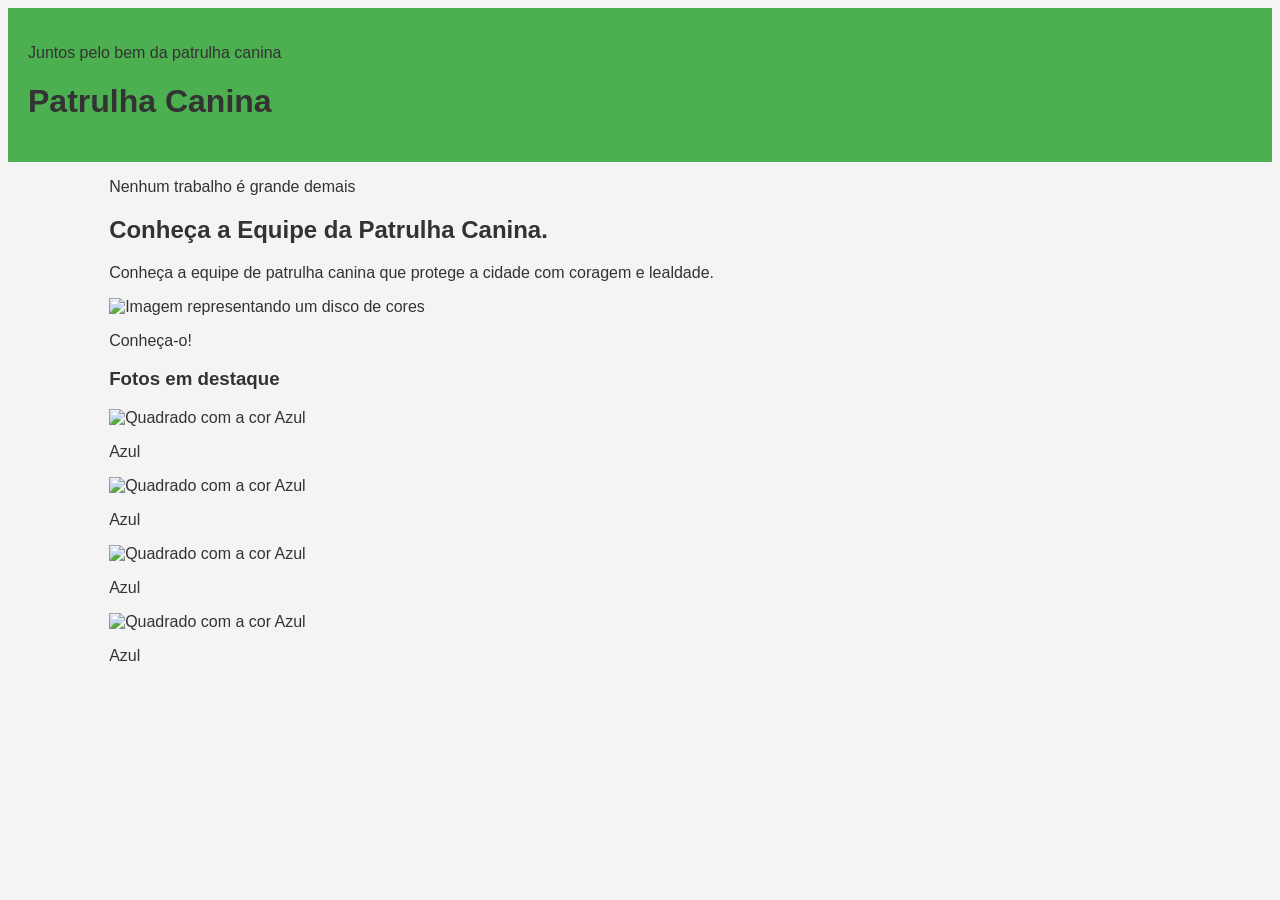
==== index.html @ a0372eba "first commit" ====
<!doctype html>
<html lang="pt-BR">
    <head>
        <meta charset="UTF-8" />
        <title>Galeria Chi Chai Monchan</title>
        <link rel="stylesheet" href="css/style.css" />
    </head>
    <body>
        <header>
            <p class="letras_pequenas"> Juntos pelo bem da patrulha canina</p>
            <h1>Patrulha Canina </h1>
        </header>
        <main>
            <section id="introducao">
                <article>
                    <p class="letras_pequenas"> Nenhum trabalho é grande demais</p>
                    <h2>Conheça a Equipe da Patrulha Canina.</h2>
                    <p>
                        Conheça a equipe de patrulha canina que protege a cidade com coragem e lealdade.
                    </p>
                </article>

                <img
                    src="assets/img/chichaimonchan.png"
                    alt="Imagem representando um disco de cores" />
            </section>

            <section id="galeria">
                <article>
                    <p class="letras_pequenas">Conheça-o!</p>
                    <h3>Fotos em destaque</h3>
                </article>

                <section id="fotos">
                    <article class="foto">
                        <img src="assets/img/image1.png" alt="Quadrado com a cor Azul" />
                        <p>Azul</p>
                    </article>
                    <article class="foto">
                        <img src="assets/img/image1.png" alt="Quadrado com a cor Azul" />
                        <p>Azul</p>
                    </article>
                    <article class="foto">
                        <img src="assets/img/image1.png" alt="Quadrado com a cor Azul" />
                        <p>Azul</p>
                    </article>
                    <article class="foto">
                        <img src="assets/img/image1.png" alt="Quadrado com a cor Azul" />
                        <p>Azul</p>
                    </article>
                </section>
            </section>
        </main>
    </body>
</html>
---- css/style.css ----
{
   margin: 0;
    padding: 0;
    box-sizing: border-box;
}

body {
    font-family: Arial, sans-serif;
    background-color: #f4f4f4;
    color: #333;
}

header {
    background-color: #4CAF50;
    padding: 20px;
}

.topo {
    display: flex;
    justify-content: space-between;
    align-items: center;
}

.topo small,
.destaque small,
.personagens > small {
    font-size: 9px;
    color: #fff;
    font-weight: bold;
    letter-spacing: 2px;
}
 .topo h1 {
    font-family: Georgia, 'Times New Roman', Times, serif;
    font-size: 25px;
 }
 .menu {
    display: flex;
    gap: 25px;
 }

 .menu a {
    text-decoration: none;
    color: #fff;
    font-weight: bold;
    font-size: 12px;
}

main {
    width: 84%;
    margin: 0 auto;
    max-width: 1100px;
}

.destaque {
    display: flex;
    justify-content: space-between;
    align-items: center;
    margin-top: 20px;
    background-color: #fff;
    padding: 55px;
}

.texto-destaque {
    width: 50%;
}
.destaque h2 {
    font-family: Georgia, 'Times New Roman', Times, serif;
    font-size: 48px;
    margin-bottom: 20px;
    line-height: 0.95;
}
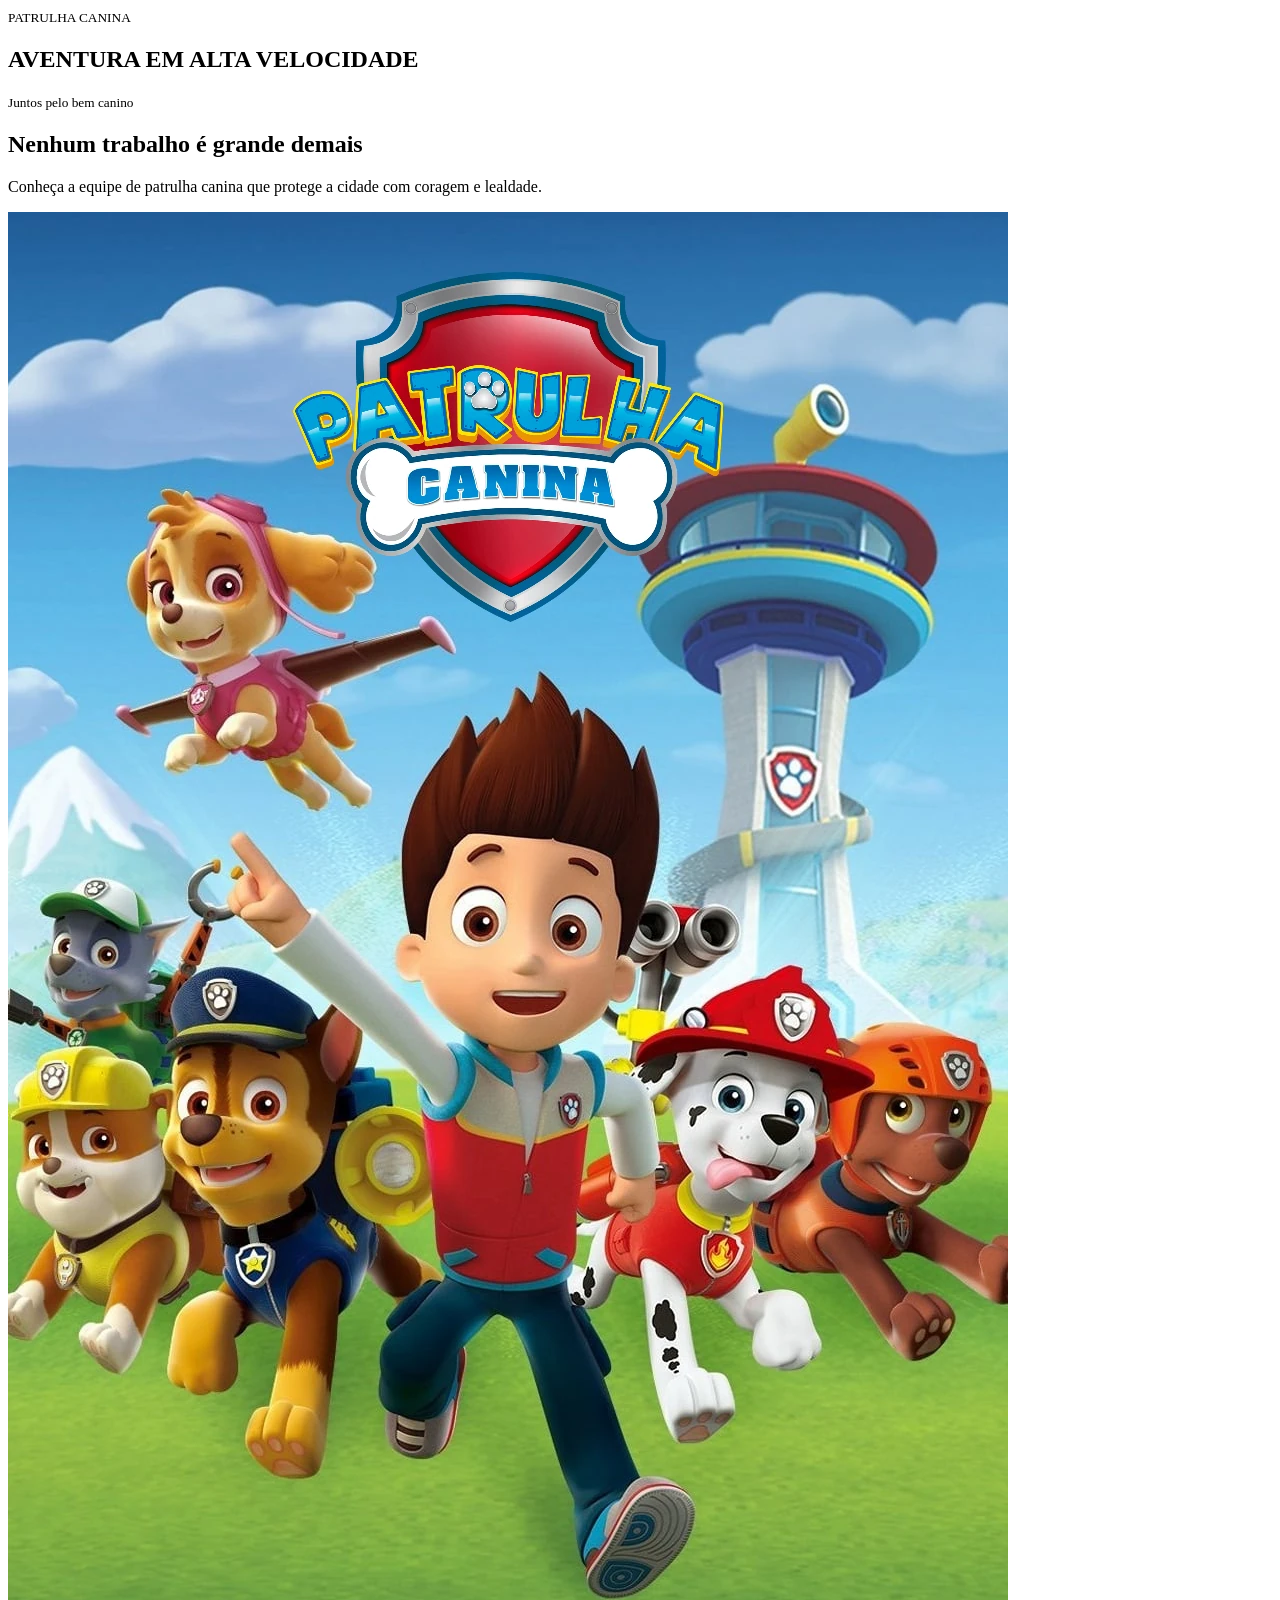
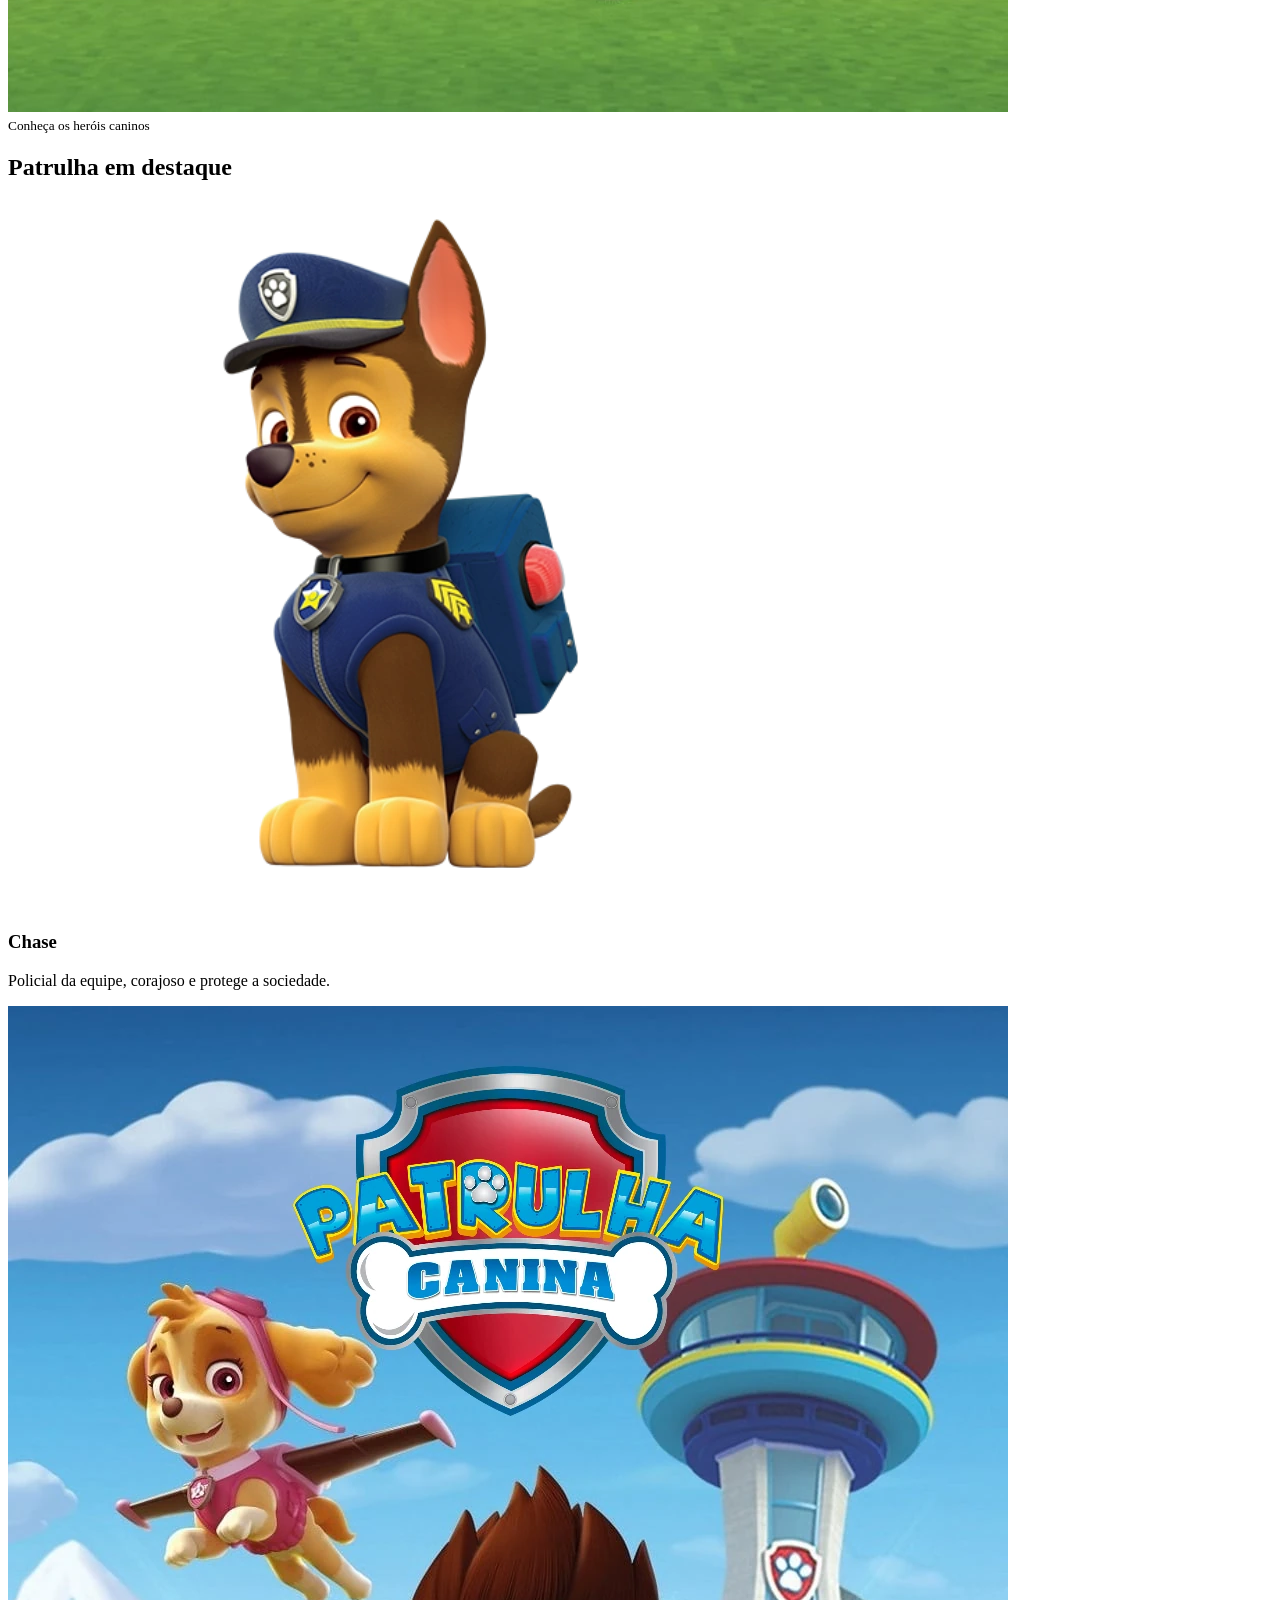
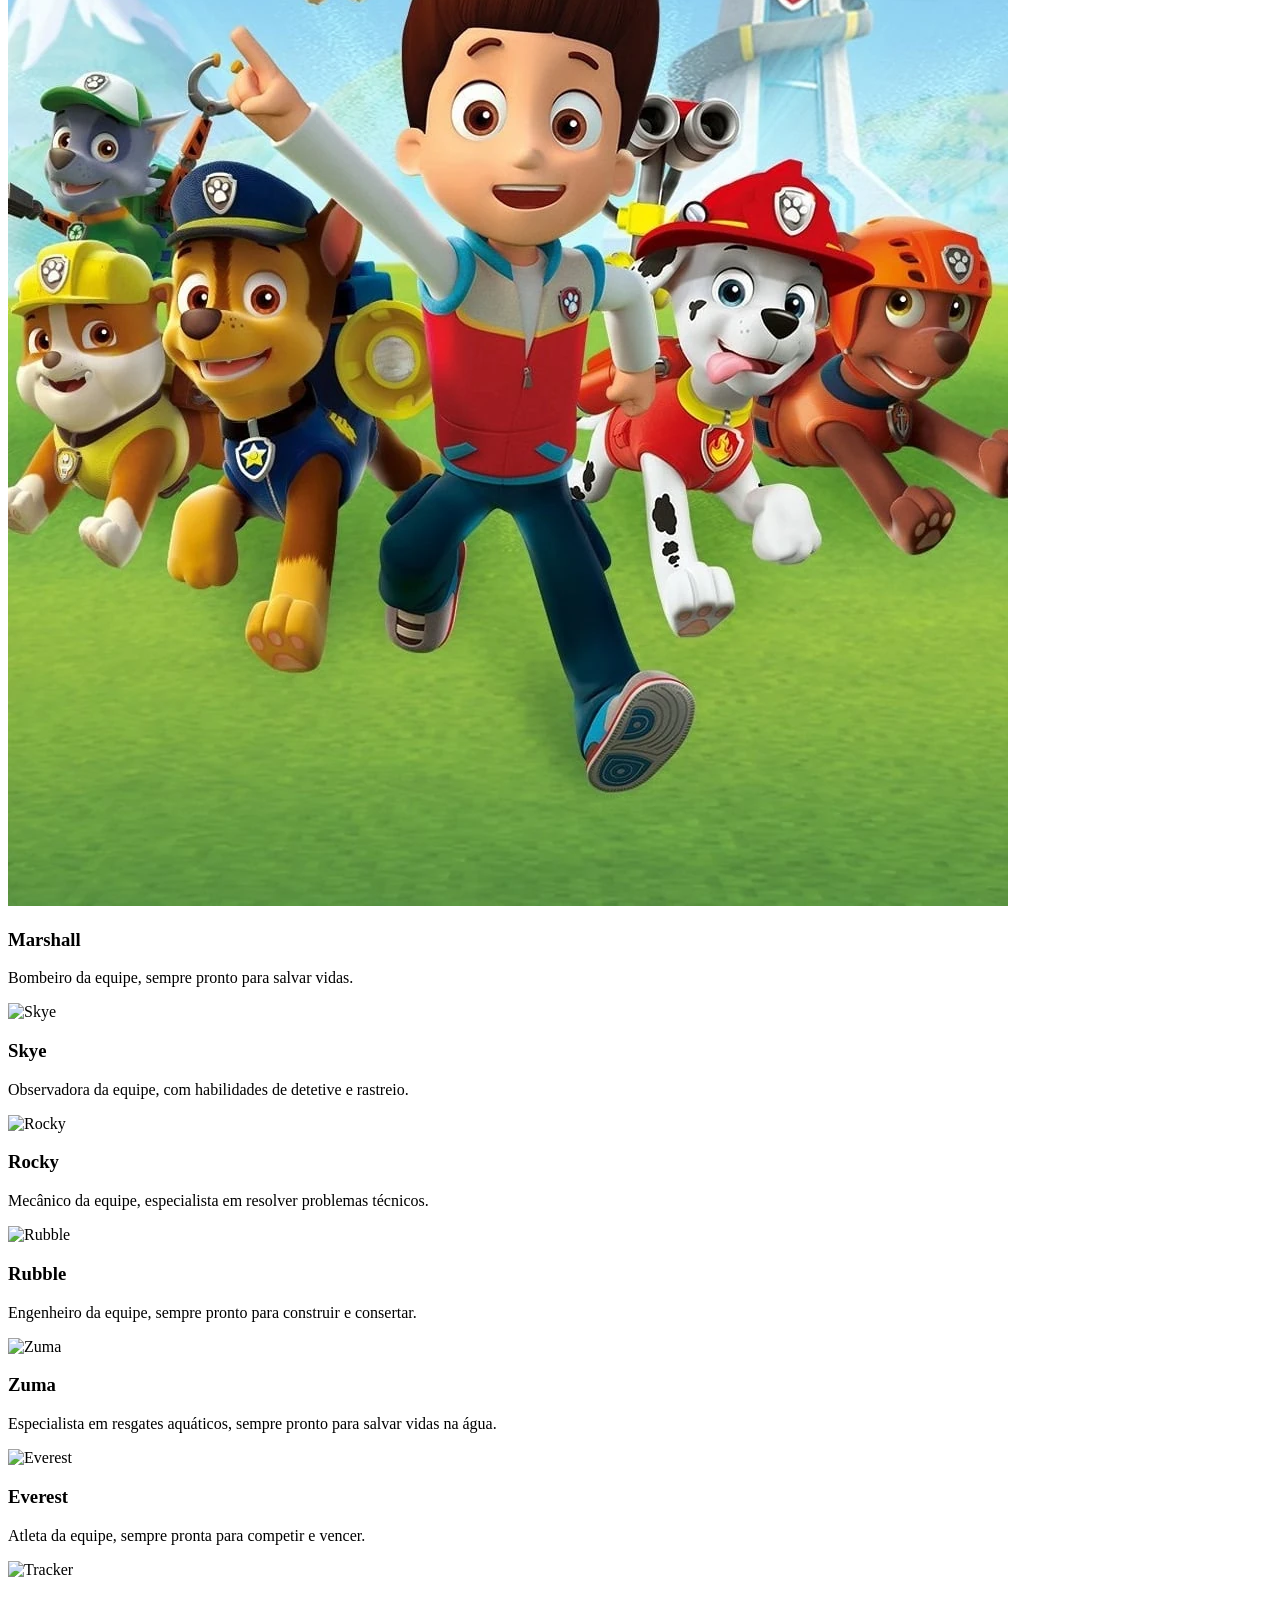
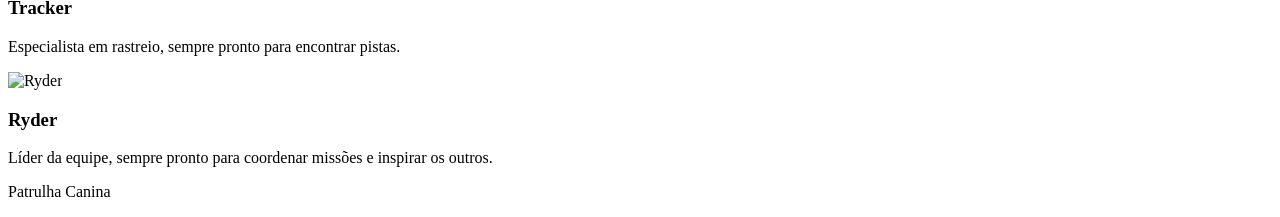
==== commit ff0c49cd: "first commit" ====
--- a/index.html
+++ b/index.html
@@ -1,55 +1,92 @@
-<!doctype html>
+<!DOCTYPE html>
 <html lang="pt-BR">
-    <head>
-        <meta charset="UTF-8" />
-        <title>Galeria Chi Chai Monchan</title>
-        <link rel="stylesheet" href="css/style.css" />
-    </head>
-    <body>
-        <header>
-            <p class="letras_pequenas"> Juntos pelo bem da patrulha canina</p>
-            <h1>Patrulha Canina </h1>
-        </header>
-        <main>
-            <section id="introducao">
-                <article>
-                    <p class="letras_pequenas"> Nenhum trabalho é grande demais</p>
-                    <h2>Conheça a Equipe da Patrulha Canina.</h2>
-                    <p>
-                        Conheça a equipe de patrulha canina que protege a cidade com coragem e lealdade.
-                    </p>
-                </article>
+<head>
+    <meta charset="UTF-8">
+    <meta name="viewport" content="width=device-width, initial-scale=1.0">
+    <title>Atividade do flexbox</title>
+    <link rel="stylesheet" href="styles.css">
+</head>
+<body>
+    <header>
+        <section class="topo">
+            <small> PATRULHA CANINA </small>
+            <h1> AVENTURA EM ALTA VELOCIDADE </h1>
+        </section>
 
-                <img
-                    src="assets/img/chichaimonchan.png"
-                    alt="Imagem representando um disco de cores" />
-            </section>
+        
 
-            <section id="galeria">
-                <article>
-                    <p class="letras_pequenas">Conheça-o!</p>
-                    <h3>Fotos em destaque</h3>
-                </article>
+<section class="texto em destaque">
+<small> Juntos pelo bem canino</small>
 
-                <section id="fotos">
-                    <article class="foto">
-                        <img src="assets/img/image1.png" alt="Quadrado com a cor Azul" />
-                        <p>Azul</p>
-                    </article>
-                    <article class="foto">
-                        <img src="assets/img/image1.png" alt="Quadrado com a cor Azul" />
-                        <p>Azul</p>
-                    </article>
-                    <article class="foto">
-                        <img src="assets/img/image1.png" alt="Quadrado com a cor Azul" />
-                        <p>Azul</p>
-                    </article>
-                    <article class="foto">
-                        <img src="assets/img/image1.png" alt="Quadrado com a cor Azul" />
-                        <p>Azul</p>
-                    </article>
-                </section>
-            </section>
+<h2> Nenhum trabalho é grande demais</h2>
+<p> Conheça a equipe de patrulha canina que protege a cidade com coragem e lealdade.</p>
+</section>
+<img src="assets/img/canina.png"/>
+</section>
+<section id ="personagens"class="personagens">
+    <small> Conheça os heróis caninos</small>
+    <h2>Patrulha em destaque</h2>
+    <section class ="fotos">
+        <article class="foto">
+<img src="assets/img/chase.png" alt="Chase">
+<h3>Chase</h3>
+<p> Policial da equipe, corajoso e protege a sociedade.</p>
+
+        </article>
+        <article class="foto">
+            <img src="assets/img/canina.png" alt="Marshall">
+            <h3>Marshall</h3>
+            <p> Bombeiro da equipe, sempre pronto para salvar vidas.</p>
+            </article>
+
+            <article class="card">
+                <img src="https://static.wikia.nocookie.net/patrulhacanina/images/a/ae/Skye.png/revision/latest?cb=20210224125356&path-prefix=pt-br" alt="Skye">
+                <h3>Skye</h3>
+                <p> Observadora da equipe, com habilidades de detetive e rastreio.</p>
+
+            </article>
+
+<article class="card">
+    <img src="https://static.wikia.nocookie.net/patrulhacanina/images/d/d3/Rocky1.png/revision/latest/scale-to-width-down/1200?cb=20210224122645&path-prefix=pt-br" alt="Rocky">
+    <h3>Rocky</h3>
+    <p> Mecânico da equipe, especialista em resolver problemas técnicos.</p>
+
+    </article>
+
+    <article class="card">
+        <img src="https://storage.mslocacoes.com/mslocacoes/607b495ed08f4fc4acc5484f09a97273.png" alt="Rubble">
+        <h3>Rubble</h3>
+        
+        <p> Engenheiro da equipe, sempre pronto para construir e consertar.</p>
+
+        </article>
+
+        <article class="card">
+            <img src="https://i.pinimg.com/736x/47/cf/0e/47cf0e32a9d25fc7d057dc37e7d9d9be.jpg" alt="Zuma">
+            <h3>Zuma</h3>
+            <p> Especialista em resgates aquáticos, sempre pronto para salvar vidas na água.</p>
+
+            </article>
+            <article class="card">
+                <img src="https://i.pinimg.com/564x/d2/86/89/d286898ee93e54fb2e648986463aea4e.jpg" alt="Everest">
+                <h3>Everest</h3>
+                <p> Atleta da equipe, sempre pronta para competir e vencer.</p>
+      </article>
+
+      <article class="card">
+        <img src="https://i.pinimg.com/736x/b5/42/01/b5420131733f57eec9c764ba9b8dc0f6.jpg" alt="Tracker">
+        <h3>Tracker</h3>
+        <p> Especialista em rastreio, sempre pronto para encontrar pistas.</p>
+      </article>
+
+      <article class="card">
+        <img src="https://i.pinimg.com/474x/27/44/57/274457cb1d8d2f25df8e7f3a36abf992.jpg" alt="Ryder">
+        <h3>Ryder</h3>
+        <p> Líder da equipe, sempre pronto para coordenar missões e inspirar os outros.</p>
+      </article>
+</section>
+</section>
+
         </main>
-    </body>
-</html>
+      <footer id="contato"
+      <p>Patrulha Canina </p>
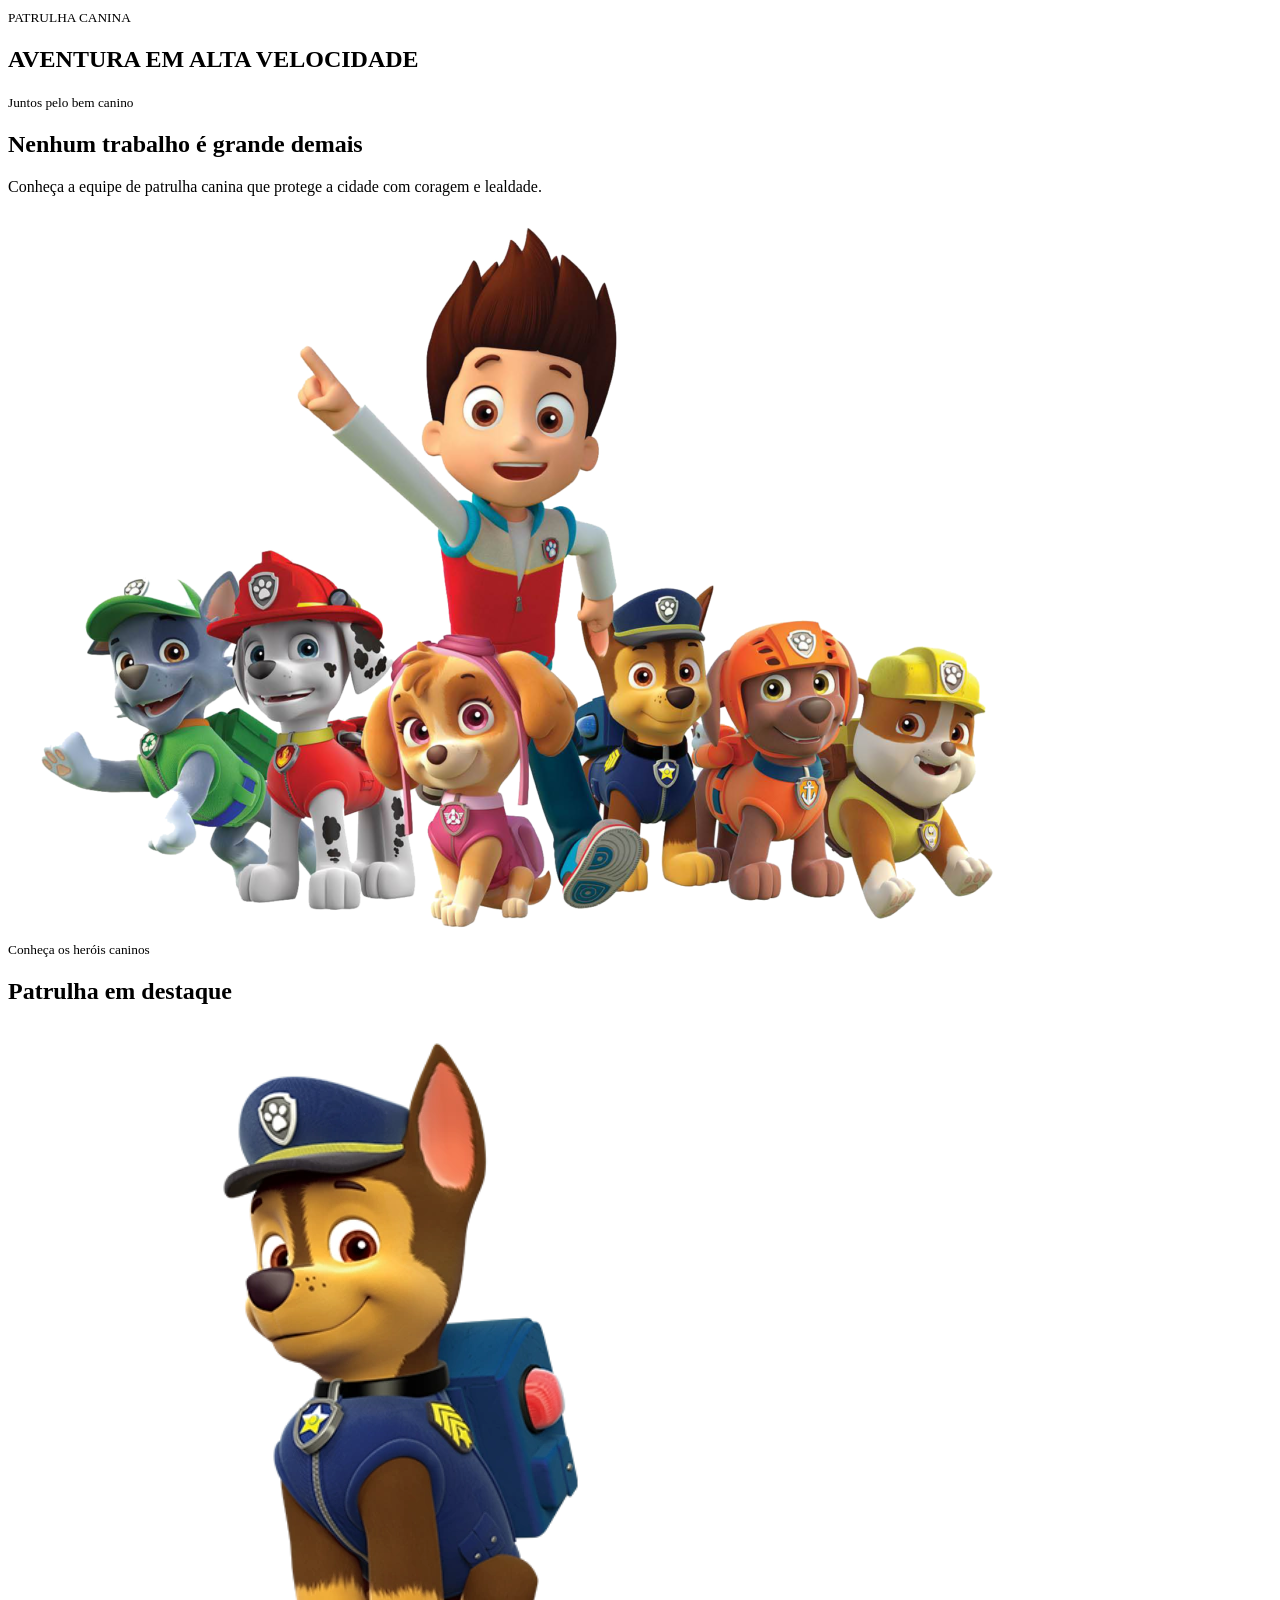
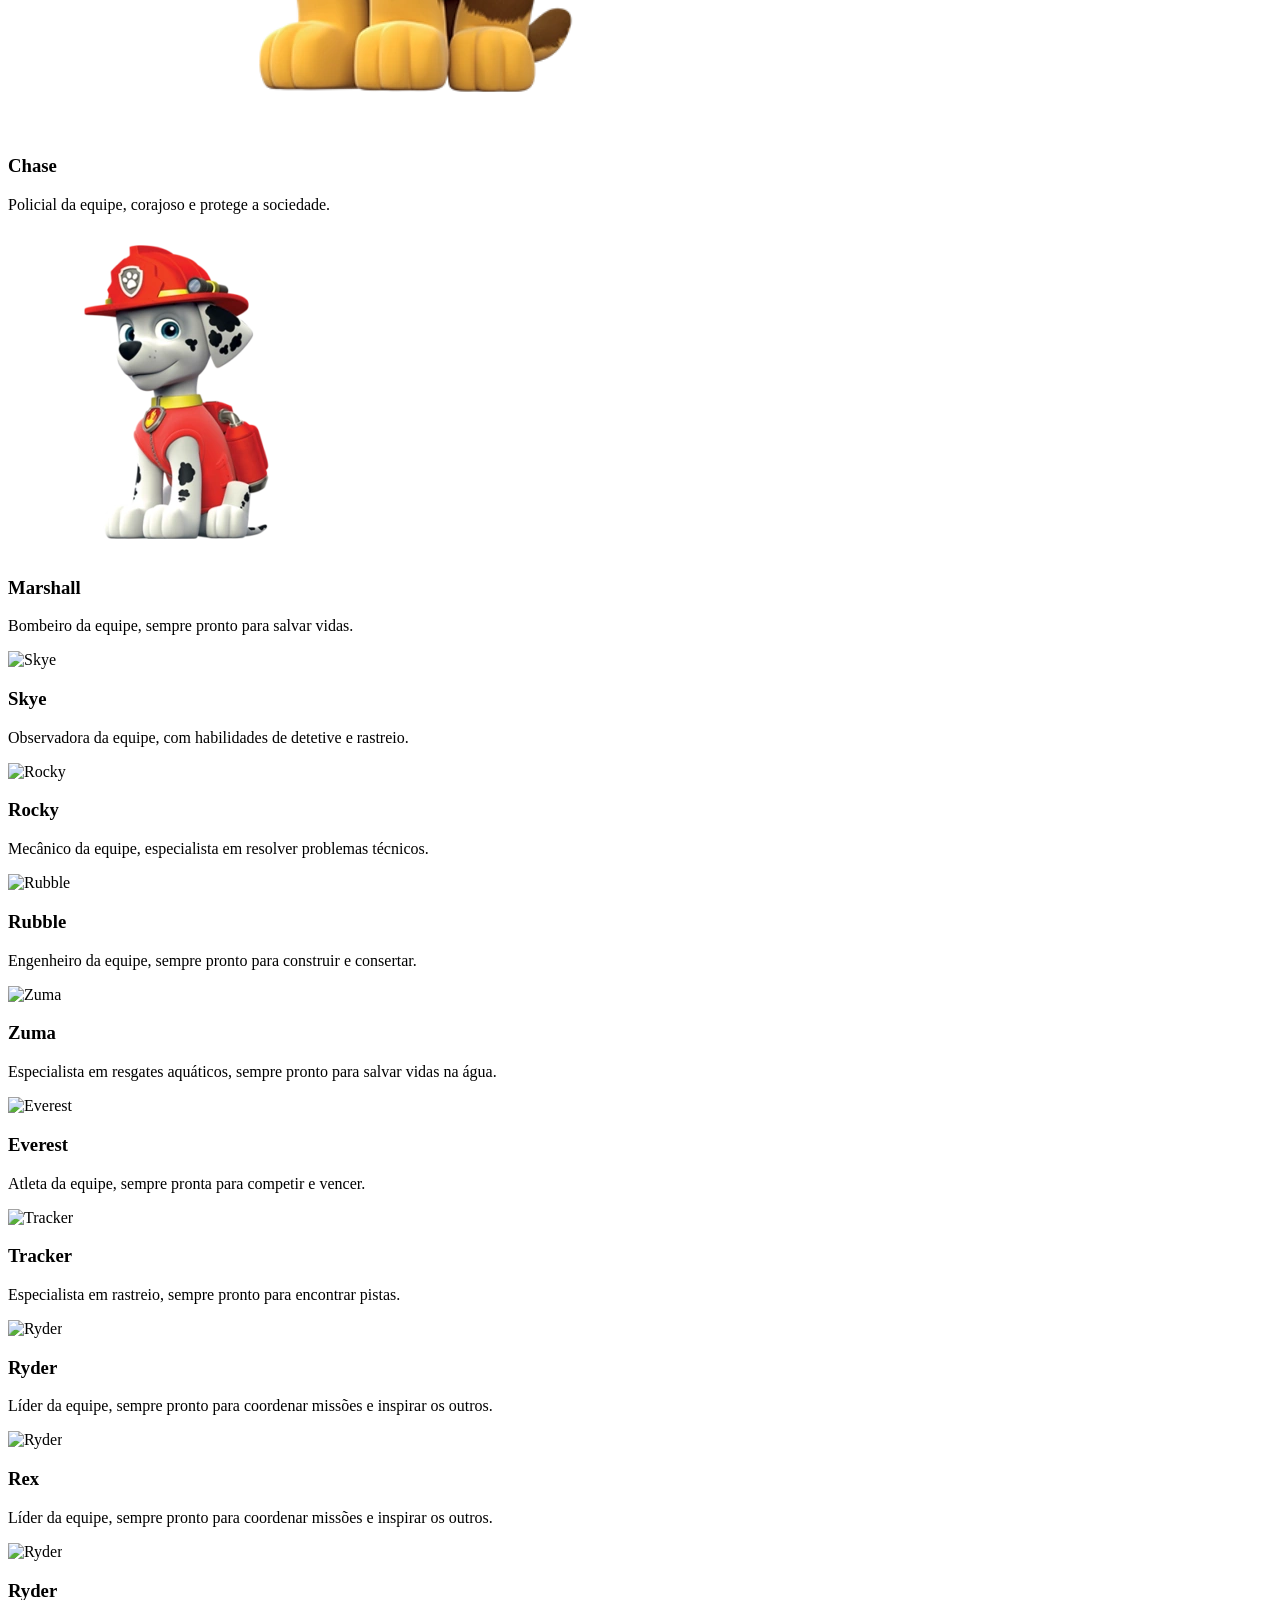
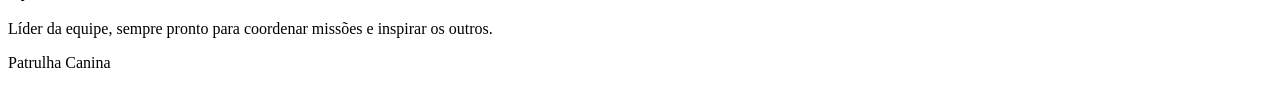
==== commit 64d2bbef: "first commit" ====
--- a/index.html
+++ b/index.html
@@ -20,7 +20,6 @@
 
 <h2> Nenhum trabalho é grande demais</h2>
 <p> Conheça a equipe de patrulha canina que protege a cidade com coragem e lealdade.</p>
-</section>
 <img src="assets/img/canina.png"/>
 </section>
 <section id ="personagens"class="personagens">
@@ -34,7 +33,7 @@
 
         </article>
         <article class="foto">
-            <img src="assets/img/canina.png" alt="Marshall">
+            <img src="assets/img/marshall.png" alt="Marshall">
             <h3>Marshall</h3>
             <p> Bombeiro da equipe, sempre pronto para salvar vidas.</p>
             </article>
@@ -84,6 +83,18 @@
         <h3>Ryder</h3>
         <p> Líder da equipe, sempre pronto para coordenar missões e inspirar os outros.</p>
       </article>
+
+       <article class="card">
+        <img src="https://i.pinimg.com/d2f25df8e7f3a36abf992.jpg" alt="Ryder">
+        <h3>Rex </h3>
+        <p> Líder da equipe, sempre pronto para coordenar missões e inspirar os outros.</p>
+      </article>
+
+       <article class="card">
+        <img src="https://i.pinimg.com/474x/27/44/57/274457cb1d8d2f25df8e7f3a36abf992.jpg" alt="Ryder">
+        <h3>Ryder</h3>
+        <p> Líder da equipe, sempre pronto para coordenar missões e inspirar os outros.</p>
+      </article>
 </section>
 </section>
 
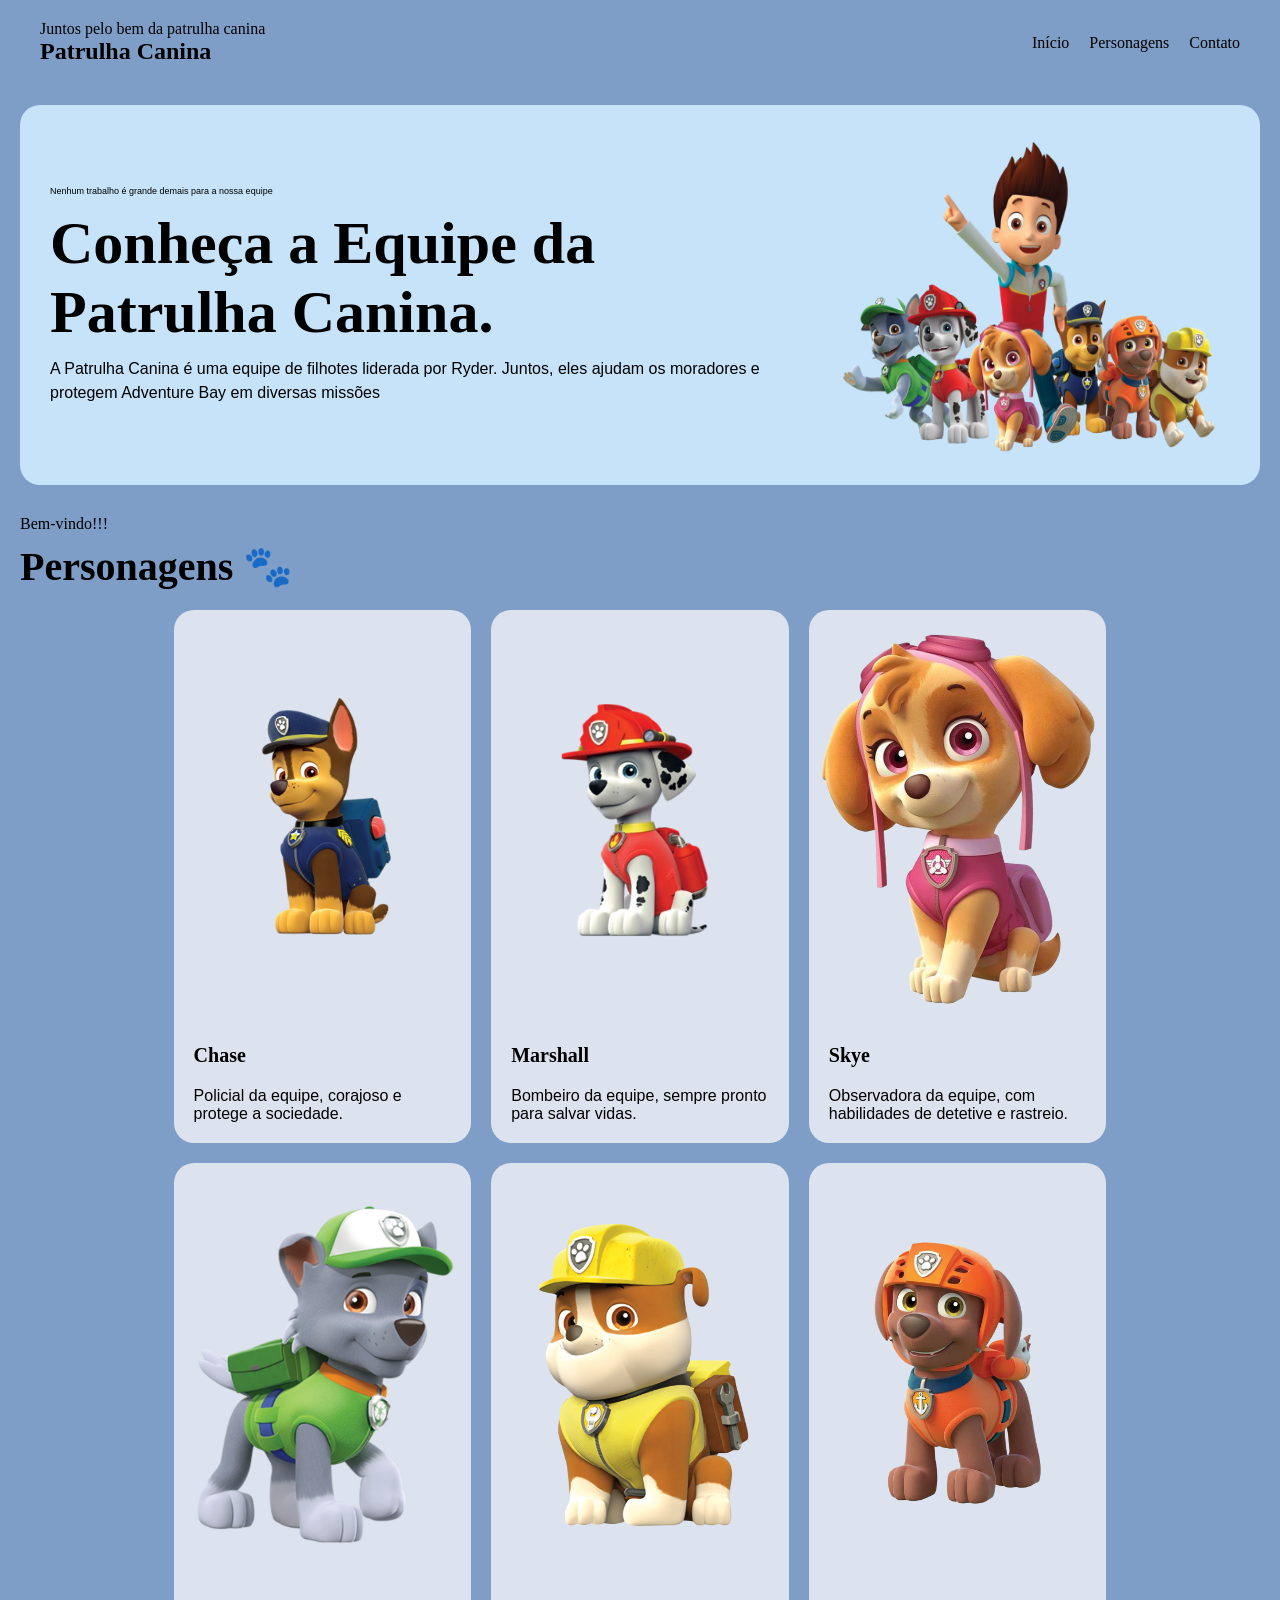
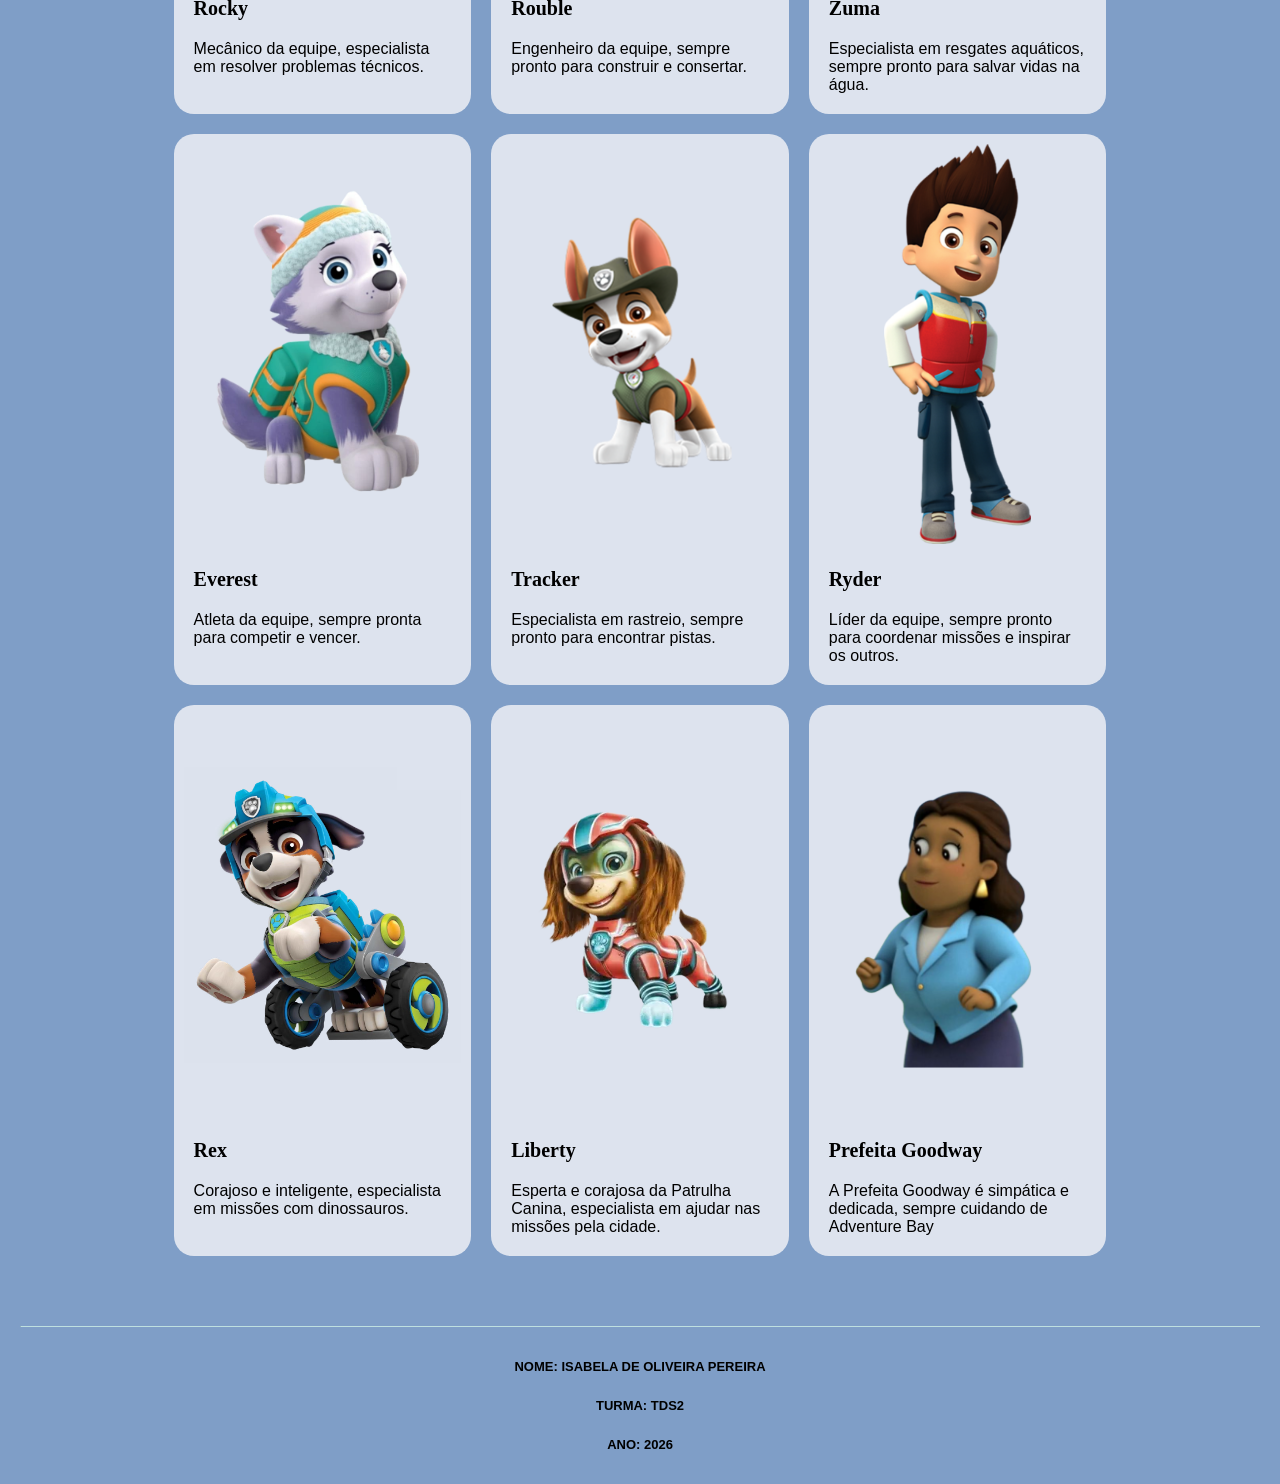
==== commit 2834aed8: "first commit" ====
--- a/index.html
+++ b/index.html
@@ -1,103 +1,116 @@
-<!DOCTYPE html>
+<!doctype html>
 <html lang="pt-BR">
-<head>
-    <meta charset="UTF-8">
-    <meta name="viewport" content="width=device-width, initial-scale=1.0">
-    <title>Atividade do flexbox</title>
-    <link rel="stylesheet" href="styles.css">
-</head>
-<body>
-    <header>
-        <section class="topo">
-            <small> PATRULHA CANINA </small>
-            <h1> AVENTURA EM ALTA VELOCIDADE </h1>
-        </section>
+    <head>
+        <meta charset="UTF-8" />
+        <title>Patrulha Canina</title>
+        <link rel="stylesheet" href="css/style.css" />
+    </head>
+    <body>
+        <header>
+            <section>
+                <p class="letras_pequena"> Juntos pelo bem da patrulha canina</p>
+                <h1>Patrulha Canina </h1>
+            </section>
+            <section id="menu">
+                <p>Início</p>
+                <p>Personagens</p>
+                <p>Contato</p>
+        
+            </section>
 
-        
+        </header>
+        <main>
+            <section id="introducao">
+                <article>
+                    <p class="letras_pequenas"> Nenhum trabalho é grande demais para a nossa equipe</p>
+                    <h2>Conheça a Equipe da Patrulha Canina.</h2>
+                    <p>
+                       A Patrulha Canina é uma equipe de filhotes liderada por Ryder. Juntos, eles ajudam os moradores e protegem Adventure Bay em diversas missões
+                    </p>
+                </article>
 
-<section class="texto em destaque">
-<small> Juntos pelo bem canino</small>
+                <img
+                    src="assets/img/canina.png"
+                    alt="Imagem representando um disco de cores" />
+            </section>
 
-<h2> Nenhum trabalho é grande demais</h2>
-<p> Conheça a equipe de patrulha canina que protege a cidade com coragem e lealdade.</p>
-<img src="assets/img/canina.png"/>
-</section>
-<section id ="personagens"class="personagens">
-    <small> Conheça os heróis caninos</small>
-    <h2>Patrulha em destaque</h2>
-    <section class ="fotos">
-        <article class="foto">
-<img src="assets/img/chase.png" alt="Chase">
-<h3>Chase</h3>
-<p> Policial da equipe, corajoso e protege a sociedade.</p>
+            <section id="galeria">
+                <article>
+                    <p class="letras_medias">Bem-vindo!!!</p>
+                    <h3>Personagens 🐾</h3>
+                </article>
 
-        </article>
-        <article class="foto">
-            <img src="assets/img/marshall.png" alt="Marshall">
-            <h3>Marshall</h3>
-            <p> Bombeiro da equipe, sempre pronto para salvar vidas.</p>
-            </article>
+                <section id="fotos">
+                    <article class="foto">
+                        <img src="assets/img/chase.png" alt="Quadrado com a cor Azul" />
+                        <h4>Chase</h4>
+                        <p>Policial da equipe, corajoso e protege a sociedade.</p>
+                    </article>
+                    <article class="foto">
+                        <img src="assets/img/marshall.png" alt="Quadrado com a cor Azul" />
+                        <h4>Marshall</h4>
+                        <p>Bombeiro da equipe, sempre pronto para salvar vidas.</p>
+                    </article>
+                    <article class="foto">
+                        <img src="assets/img/Skye.png" alt="Quadrado com a cor Azul" />
+                        <h4>Skye</h4>
+                        <p>Observadora da equipe, com habilidades de detetive e rastreio.</p>
+                    </article>
+                    <article class="foto">
+                        <img src="assets/img/rocky.png" alt="Quadrado com a cor Azul" />
+                        <h4>Rocky</h4>
+                        <p>Mecânico da equipe, especialista em resolver problemas técnicos.</p>
+                    </article>
+                    <article class="foto">
+                        <img src="assets/img/rouble.png" alt="Quadrado com a cor Azul" />
+                        <h4>Rouble</h4>
+                        <p>Engenheiro da equipe, sempre pronto para construir e consertar.</p>
+                    </article>
+                    <article class="foto">
+                        <img src="assets/img/zuma.png" alt="Quadrado com a cor Azul" />
+                        <h4>Zuma</h4>
+                        <p>Especialista em resgates aquáticos, sempre pronto para salvar vidas na água.</p>
+                    </article>
+                    <article class="foto">
+                        <img src="assets/img/everest.png" alt="Quadrado com a cor Azul" />
+                        <h4>Everest</h4>
+                        <p>Atleta da equipe, sempre pronta para competir e vencer.</p>
+                    </article>
+                    <article class="foto">
+                        <img src="assets/img/tracker.png" alt="Quadrado com a cor Azul" />
+                        <h4>Tracker</h4>
+                        <p>Especialista em rastreio, sempre pronto para encontrar pistas.</p>
+                    </article>
+                    <article class="foto">
+                        <img src="assets/img/ryder.png" alt="Quadrado com a cor Azul" />
+                        <h4>Ryder</h4>
+                        <p>Líder da equipe, sempre pronto para coordenar missões e inspirar os outros.</p>
+                    </article>
+                    <article class="foto">
+                        <img src="assets/img/Rex.png" alt="Quadrado com a cor Azul" />
+                        <h4>Rex</h4>
+                        <p>Corajoso e inteligente, especialista em missões com dinossauros.</p>
+                    </article>
+                    <article class="foto">
+                        <img src="assets/img/liberty.png" alt="Quadrado com a cor Azul" />
+                        <h4>Liberty</h4>
+                        <p>Esperta e corajosa da Patrulha Canina, especialista em ajudar nas missões pela cidade.</p>
+                    </article>
+                    <article class="foto">
+                        <img src="assets/img/prefeita.png" alt="Quadrado com a cor Azul" />
+                        <h4>Prefeita Goodway</h4>
+                        <p>A Prefeita Goodway é simpática e dedicada, sempre cuidando de Adventure Bay</p>
+                    </article>
+                </section>
+            </section>
+        </main>
 
-            <article class="card">
-                <img src="https://static.wikia.nocookie.net/patrulhacanina/images/a/ae/Skye.png/revision/latest?cb=20210224125356&path-prefix=pt-br" alt="Skye">
-                <h3>Skye</h3>
-                <p> Observadora da equipe, com habilidades de detetive e rastreio.</p>
+        <hr>
+        <footer class="rodape">
+            <p>Nome: Isabela de Oliveira Pereira</p>
+            <p>Turma: TDS2</p>
+            <p>Ano: 2026</p>
+        </footer>
 
-            </article>
-
-<article class="card">
-    <img src="https://static.wikia.nocookie.net/patrulhacanina/images/d/d3/Rocky1.png/revision/latest/scale-to-width-down/1200?cb=20210224122645&path-prefix=pt-br" alt="Rocky">
-    <h3>Rocky</h3>
-    <p> Mecânico da equipe, especialista em resolver problemas técnicos.</p>
-
-    </article>
-
-    <article class="card">
-        <img src="https://storage.mslocacoes.com/mslocacoes/607b495ed08f4fc4acc5484f09a97273.png" alt="Rubble">
-        <h3>Rubble</h3>
-        
-        <p> Engenheiro da equipe, sempre pronto para construir e consertar.</p>
-
-        </article>
-
-        <article class="card">
-            <img src="https://i.pinimg.com/736x/47/cf/0e/47cf0e32a9d25fc7d057dc37e7d9d9be.jpg" alt="Zuma">
-            <h3>Zuma</h3>
-            <p> Especialista em resgates aquáticos, sempre pronto para salvar vidas na água.</p>
-
-            </article>
-            <article class="card">
-                <img src="https://i.pinimg.com/564x/d2/86/89/d286898ee93e54fb2e648986463aea4e.jpg" alt="Everest">
-                <h3>Everest</h3>
-                <p> Atleta da equipe, sempre pronta para competir e vencer.</p>
-      </article>
-
-      <article class="card">
-        <img src="https://i.pinimg.com/736x/b5/42/01/b5420131733f57eec9c764ba9b8dc0f6.jpg" alt="Tracker">
-        <h3>Tracker</h3>
-        <p> Especialista em rastreio, sempre pronto para encontrar pistas.</p>
-      </article>
-
-      <article class="card">
-        <img src="https://i.pinimg.com/474x/27/44/57/274457cb1d8d2f25df8e7f3a36abf992.jpg" alt="Ryder">
-        <h3>Ryder</h3>
-        <p> Líder da equipe, sempre pronto para coordenar missões e inspirar os outros.</p>
-      </article>
-
-       <article class="card">
-        <img src="https://i.pinimg.com/d2f25df8e7f3a36abf992.jpg" alt="Ryder">
-        <h3>Rex </h3>
-        <p> Líder da equipe, sempre pronto para coordenar missões e inspirar os outros.</p>
-      </article>
-
-       <article class="card">
-        <img src="https://i.pinimg.com/474x/27/44/57/274457cb1d8d2f25df8e7f3a36abf992.jpg" alt="Ryder">
-        <h3>Ryder</h3>
-        <p> Líder da equipe, sempre pronto para coordenar missões e inspirar os outros.</p>
-      </article>
-</section>
-</section>
-
-        </main>
-      <footer id="contato"
-      <p>Patrulha Canina </p>
+    </body>
+</html>
--- a/css/style.css
+++ b/css/style.css
@@ -0,0 +1,126 @@
+* {
+    padding: 0;
+    margin: 0;
+    box-sizing: border-box;
+}
+
+body {
+    font-family: Georgia, 'Times New Roman', Times, serif;
+    background-color: rgb(127, 158, 199);
+    padding: 20px;
+    color:rgb(0, 0, 0);
+}
+
+header {
+    padding-left: 20px;
+    margin-bottom:40px;
+    display: flex;
+    justify-content: space-between;
+}
+
+#menu {
+    display: flex;
+    gap: 20px;
+    margin-right: 20px;
+    align-items: center;
+
+}
+
+#introducao {
+    display: flex;
+    flex-direction: row;
+    gap: 30px;
+    padding: 30px;
+    background-color: rgb(198, 227, 250);
+    border-radius: 20px;
+    align-items: center;
+    justify-content: space-between;
+    margin-bottom: 30px;
+    line-height: 1.5;
+    font-family: Arial, Helvetica, sans-serif;
+}
+
+.letras_pequenas {
+    color:rgb(0, 0, 0)
+    text-transform: uppercase;
+    front-weight: bold;
+    font-size: xx-small;
+    font-family: font-family: 'Segoe UI', Tahoma, Geneva, Verdana, sans-serif;
+}
+
+#introducao h2 {
+    font-size:60px;
+    margin-top:10px;
+    margin-bottom: 10px;
+    font-family: Georgia, 'Times New Roman', Times, serif;
+    line-height: normal;
+}
+#introducao img {
+    width: 400px;
+    height:320px;
+}
+
+#galeria h3 {
+    font-size: 40px;
+    padding-top: 10px;
+}
+
+#texto_galeria {
+    padding-left:20px;
+    line-height: 0.75;
+}
+
+#fotos {
+    display: flex;
+    flex-wrap: wrap;
+    justify-content: center;
+    padding-top: 20px;
+    padding-bottom: 20px;
+    gap: 20px;
+}
+
+.foto img {
+    width:100%;
+    border-radius: 30px;
+    height: 400px;
+    object-fit:contain;
+}
+.foto {
+    background-color: rgba(255, 253, 253, 0.733);
+    width: 24%;
+    flex-direction: row;
+    justify-content: center;
+    align-items: center;
+    padding: 10px;
+    border-radius: 20px;
+}
+
+.foto h4 {
+    font-size: 20px;
+    margin-top: 20px;
+    margin-left: 10px;
+    margin-bottom: 10px;
+}
+.foto p {
+    padding:10px;
+    font-family: Arial, Helvetica, sans-serif;
+}
+
+hr{
+    border-top: none;
+    border-color: rgb(191, 224, 224);
+    margin-top: 50px;
+    margin-bottom: 20px;
+}
+
+footer {
+    text-transform: uppercase;
+    font-weight: bold;
+    font-size: small;
+    font-family:'Franklin Gothic Medium', 'Arial Narrow', Arial, sans-serif;
+    line-height: 3;
+    text-align: center;
+}
+.identificacao {
+    line-height: 1.5;
+}
